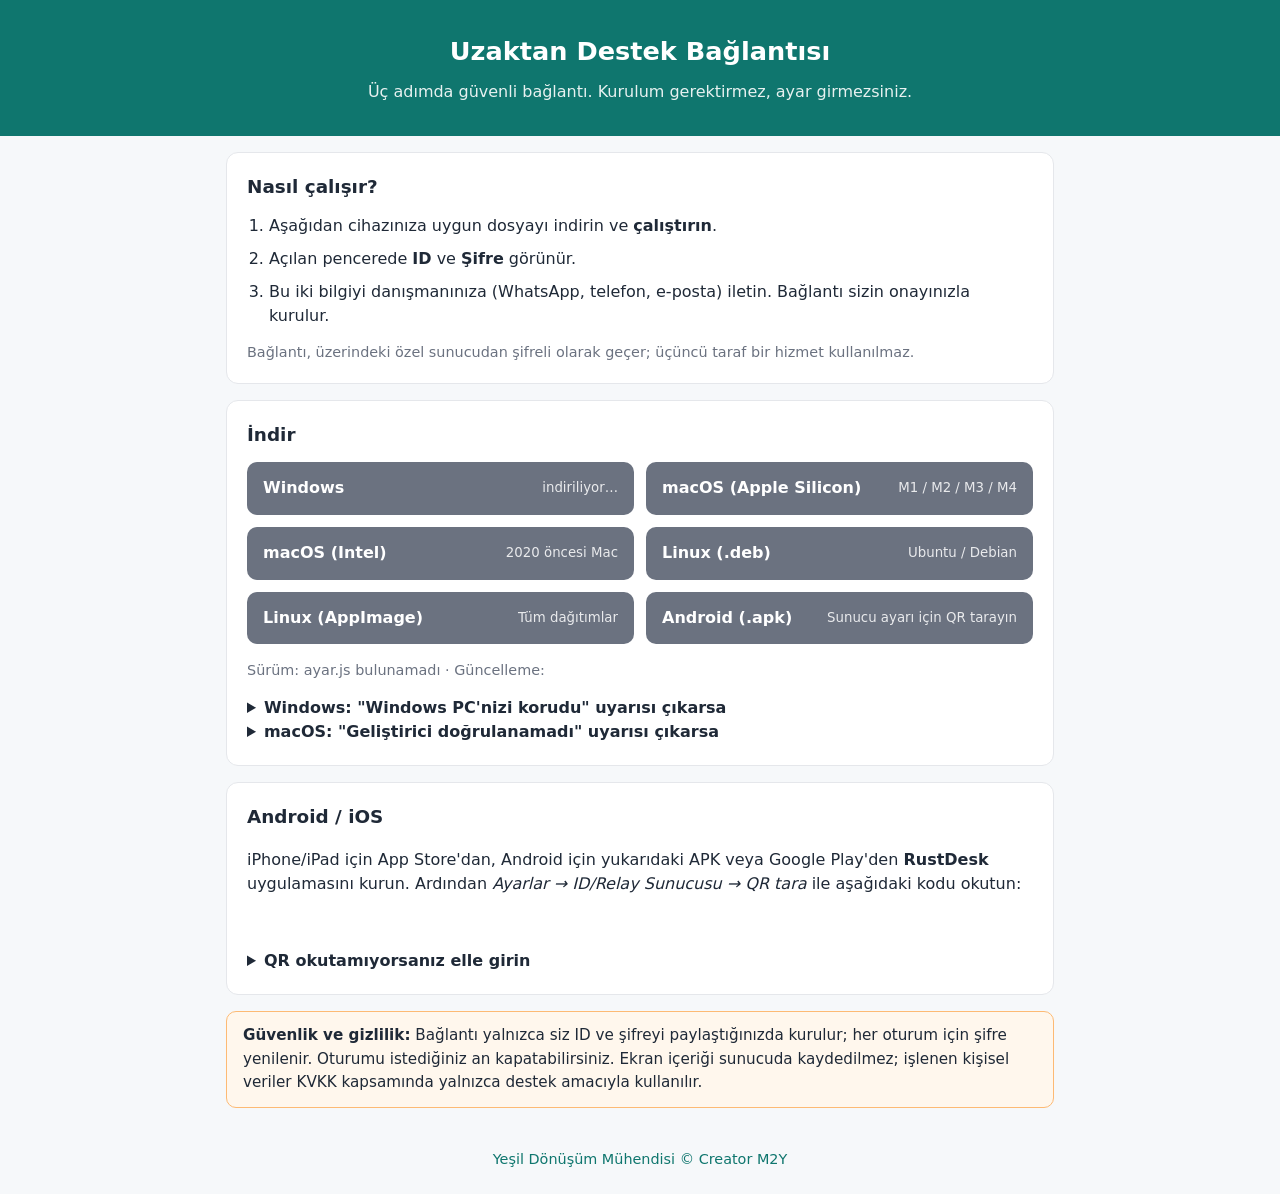
==== site/httpdocs/index.html @ dcb1b562 "Danışanlar için indirme sayfası ve istemci hazırlama betiği - scripts/istemci-hazirla.sh: GitHub sür" ====
<!DOCTYPE html>
<html lang="tr">
<head>
<meta charset="UTF-8">
<meta name="viewport" content="width=device-width, initial-scale=1">
<title>Uzaktan Destek | Mehmet Mesut YILMAZ</title>
<meta name="description" content="Uzaktan destek için önceden yapılandırılmış RustDesk istemcisini indirin, çalıştırın ve ekrandaki bağlantı numarasını danışmanınızla paylaşın.">
<meta name="robots" content="index, follow">
<link rel="canonical" href="https://rustdesk.mehmetmesut.com/">
<meta property="og:title" content="Uzaktan Destek | Mehmet Mesut YILMAZ">
<meta property="og:description" content="Üç adımda güvenli uzaktan destek bağlantısı.">
<meta property="og:type" content="website">
<style>
  /* Mobil öncelikli, harici bağımlılık yok */
  :root{--bg:#f6f8fa;--kart:#fff;--metin:#1f2937;--ikincil:#6b7280;--vurgu:#0f766e;--vurgu2:#115e59;--cerceve:#e5e7eb;--uyari:#fff7ed;--uyari-k:#fdba74}
  @media (prefers-color-scheme:dark){:root{--bg:#0f172a;--kart:#1e293b;--metin:#f1f5f9;--ikincil:#94a3b8;--cerceve:#334155;--uyari:#3b2a13;--uyari-k:#a16207}}
  *{box-sizing:border-box}
  body{margin:0;font-family:system-ui,-apple-system,"Segoe UI",Roboto,sans-serif;background:var(--bg);color:var(--metin);line-height:1.55}
  header{background:var(--vurgu);color:#fff;padding:32px 16px;text-align:center}
  header h1{margin:0 0 8px;font-size:1.6rem}
  header p{margin:0;opacity:.9}
  main{max-width:860px;margin:0 auto;padding:16px}
  .kart{background:var(--kart);border:1px solid var(--cerceve);border-radius:12px;padding:20px;margin-bottom:16px}
  h2{font-size:1.15rem;margin:0 0 12px}
  ol{padding-left:22px;margin:0}
  ol li{margin-bottom:8px}
  .platformlar{display:grid;gap:12px;grid-template-columns:1fr}
  @media(min-width:640px){.platformlar{grid-template-columns:1fr 1fr}}
  .btn{display:flex;align-items:center;justify-content:space-between;gap:10px;padding:14px 16px;border-radius:10px;background:var(--vurgu);color:#fff;text-decoration:none;font-weight:600;transition:background .15s}
  .btn:hover{background:var(--vurgu2)}
  .btn small{font-weight:400;opacity:.85}
  .btn.pasif{background:var(--ikincil);pointer-events:none}
  .ikincil-btn{display:inline-block;margin-top:8px;font-size:.9rem;color:var(--vurgu)}
  .id-kutu{display:flex;gap:8px;flex-wrap:wrap;align-items:center;margin-top:10px}
  code{background:var(--bg);border:1px solid var(--cerceve);padding:3px 8px;border-radius:6px;font-size:.9rem;word-break:break-all}
  .uyari{background:var(--uyari);border:1px solid var(--uyari-k);border-radius:10px;padding:12px 16px;font-size:.95rem}
  .kucuk{color:var(--ikincil);font-size:.9rem}
  #qr{display:flex;justify-content:center;margin:12px 0;background:#fff;padding:12px;border-radius:10px}
  details summary{cursor:pointer;font-weight:600}
  footer{text-align:center;padding:24px 16px;font-size:.9rem;color:var(--ikincil)}
  footer a{color:var(--vurgu);text-decoration:none}
</style>
</head>
<body>

<header>
  <h1>Uzaktan Destek Bağlantısı</h1>
  <p>Üç adımda güvenli bağlantı. Kurulum gerektirmez, ayar girmezsiniz.</p>
</header>

<main>
  <section class="kart">
    <h2>Nasıl çalışır?</h2>
    <ol>
      <li>Aşağıdan cihazınıza uygun dosyayı indirin ve <strong>çalıştırın</strong>.</li>
      <li>Açılan pencerede <strong>ID</strong> ve <strong>Şifre</strong> görünür.</li>
      <li>Bu iki bilgiyi danışmanınıza (WhatsApp, telefon, e-posta) iletin. Bağlantı sizin onayınızla kurulur.</li>
    </ol>
    <p class="kucuk" style="margin:12px 0 0">Bağlantı, <span id="sunucu-adi"></span> üzerindeki özel sunucudan şifreli olarak geçer; üçüncü taraf bir hizmet kullanılmaz.</p>
  </section>

  <section class="kart">
    <h2>İndir</h2>
    <div class="platformlar" id="platformlar">
      <a class="btn pasif" id="btn-windows" href="#">Windows <small>indiriliyor…</small></a>
      <a class="btn pasif" id="btn-macos_apple" href="#">macOS (Apple Silicon) <small>M1 / M2 / M3 / M4</small></a>
      <a class="btn pasif" id="btn-macos_intel" href="#">macOS (Intel) <small>2020 öncesi Mac</small></a>
      <a class="btn pasif" id="btn-linux_deb" href="#">Linux (.deb) <small>Ubuntu / Debian</small></a>
      <a class="btn pasif" id="btn-linux_appimage" href="#">Linux (AppImage) <small>Tüm dağıtımlar</small></a>
      <a class="btn pasif" id="btn-android" href="#">Android (.apk) <small>Sunucu ayarı için QR tarayın</small></a>
    </div>
    <p class="kucuk">Sürüm: <span id="surum"></span> · Güncelleme: <span id="guncelleme"></span></p>

    <details>
      <summary>Windows: "Windows PC'nizi korudu" uyarısı çıkarsa</summary>
      <p class="kucuk">Dosya açık kaynaklı RustDesk'in imzasız taşınabilir sürümüdür. <em>Ek bilgi → Yine de çalıştır</em> seçin. Dosya yalnızca bu sayfadan indirildiyse güvenlidir.</p>
    </details>
    <details>
      <summary>macOS: "Geliştirici doğrulanamadı" uyarısı çıkarsa</summary>
      <p class="kucuk">Uygulamaya sağ tıklayıp <em>Aç</em> seçin. Ekran paylaşımı için <em>Sistem Ayarları → Gizlilik ve Güvenlik → Ekran Kaydı ve Erişilebilirlik</em> izinlerini verin.</p>
    </details>
  </section>

  <section class="kart">
    <h2>Android / iOS</h2>
    <p>iPhone/iPad için App Store'dan, Android için yukarıdaki APK veya Google Play'den <strong>RustDesk</strong> uygulamasını kurun. Ardından <em>Ayarlar → ID/Relay Sunucusu → QR tara</em> ile aşağıdaki kodu okutun:</p>
    <div id="qr"></div>
    <details>
      <summary>QR okutamıyorsanız elle girin</summary>
      <div class="id-kutu">
        <span>ID Sunucusu:</span><code id="elle-sunucu"></code>
      </div>
      <div class="id-kutu">
        <span>Anahtar (Key):</span><code id="elle-anahtar"></code>
        <button class="ikincil-btn" id="kopyala" type="button" style="background:none;border:1px solid var(--vurgu);border-radius:6px;padding:4px 10px;cursor:pointer">Kopyala</button>
      </div>
      <p class="kucuk">Relay ve API alanlarını boş bırakın.</p>
    </details>
  </section>

  <section class="uyari">
    <strong>Güvenlik ve gizlilik:</strong> Bağlantı yalnızca siz ID ve şifreyi paylaştığınızda kurulur; her oturum için şifre yenilenir. Oturumu istediğiniz an kapatabilirsiniz. Ekran içeriği sunucuda kaydedilmez; işlenen kişisel veriler KVKK kapsamında yalnızca destek amacıyla kullanılır.
  </section>
</main>

<footer>
  <a href="https://mehmetmesut.com">Yeşil Dönüşüm Mühendisi © Creator M2Y</a>
</footer>

<!-- QR kütüphanesi (yalnızca mobil kurulum için) -->
<script src="qrcode.min.js"></script>
<script src="ayar.js"></script>
<script>
(function () {
  var a = window.RUSTDESK_AYAR;
  if (!a) { document.getElementById('surum').textContent = 'ayar.js bulunamadı'; return; }

  // Metin alanları
  document.getElementById('sunucu-adi').textContent = a.sunucu;
  document.getElementById('surum').textContent = a.surum;
  document.getElementById('guncelleme').textContent = a.guncelleme;
  document.getElementById('elle-sunucu').textContent = a.sunucu;
  document.getElementById('elle-anahtar').textContent = a.anahtar;

  // İndirme düğmeleri: dosya yoksa düğme pasif kalır
  var etiket = { windows:'Windows', macos_apple:'macOS (Apple Silicon)', macos_intel:'macOS (Intel)',
                 linux_deb:'Linux (.deb)', linux_appimage:'Linux (AppImage)', android:'Android (.apk)' };
  Object.keys(a.dosyalar).forEach(function (k) {
    var btn = document.getElementById('btn-' + k);
    if (!btn) return;
    var dosya = a.dosyalar[k];
    var small = btn.querySelector('small');
    if (dosya) {
      btn.href = 'indir/' + encodeURIComponent(dosya);
      btn.setAttribute('download', dosya);
      btn.classList.remove('pasif');
      if (k === 'windows') small.textContent = 'Kurulum gerekmez, çift tıklayın';
    } else {
      small.textContent = 'şu an mevcut değil';
    }
    btn.firstChild.textContent = etiket[k] + ' ';
  });

  // Mobil uygulama için QR: RustDesk "QR tara" bu JSON biçimini bekler
  var qrIcerik = 'config=' + JSON.stringify({ host: a.sunucu, relay: '', api: '', key: a.anahtar });
  if (window.QRCode) new QRCode(document.getElementById('qr'), { text: qrIcerik, width: 200, height: 200 });

  // Anahtar kopyalama
  document.getElementById('kopyala').addEventListener('click', function () {
    navigator.clipboard.writeText(a.anahtar).then(function () { this.textContent = 'Kopyalandı'; }.bind(this));
  });
})();
</script>
</body>
</html>
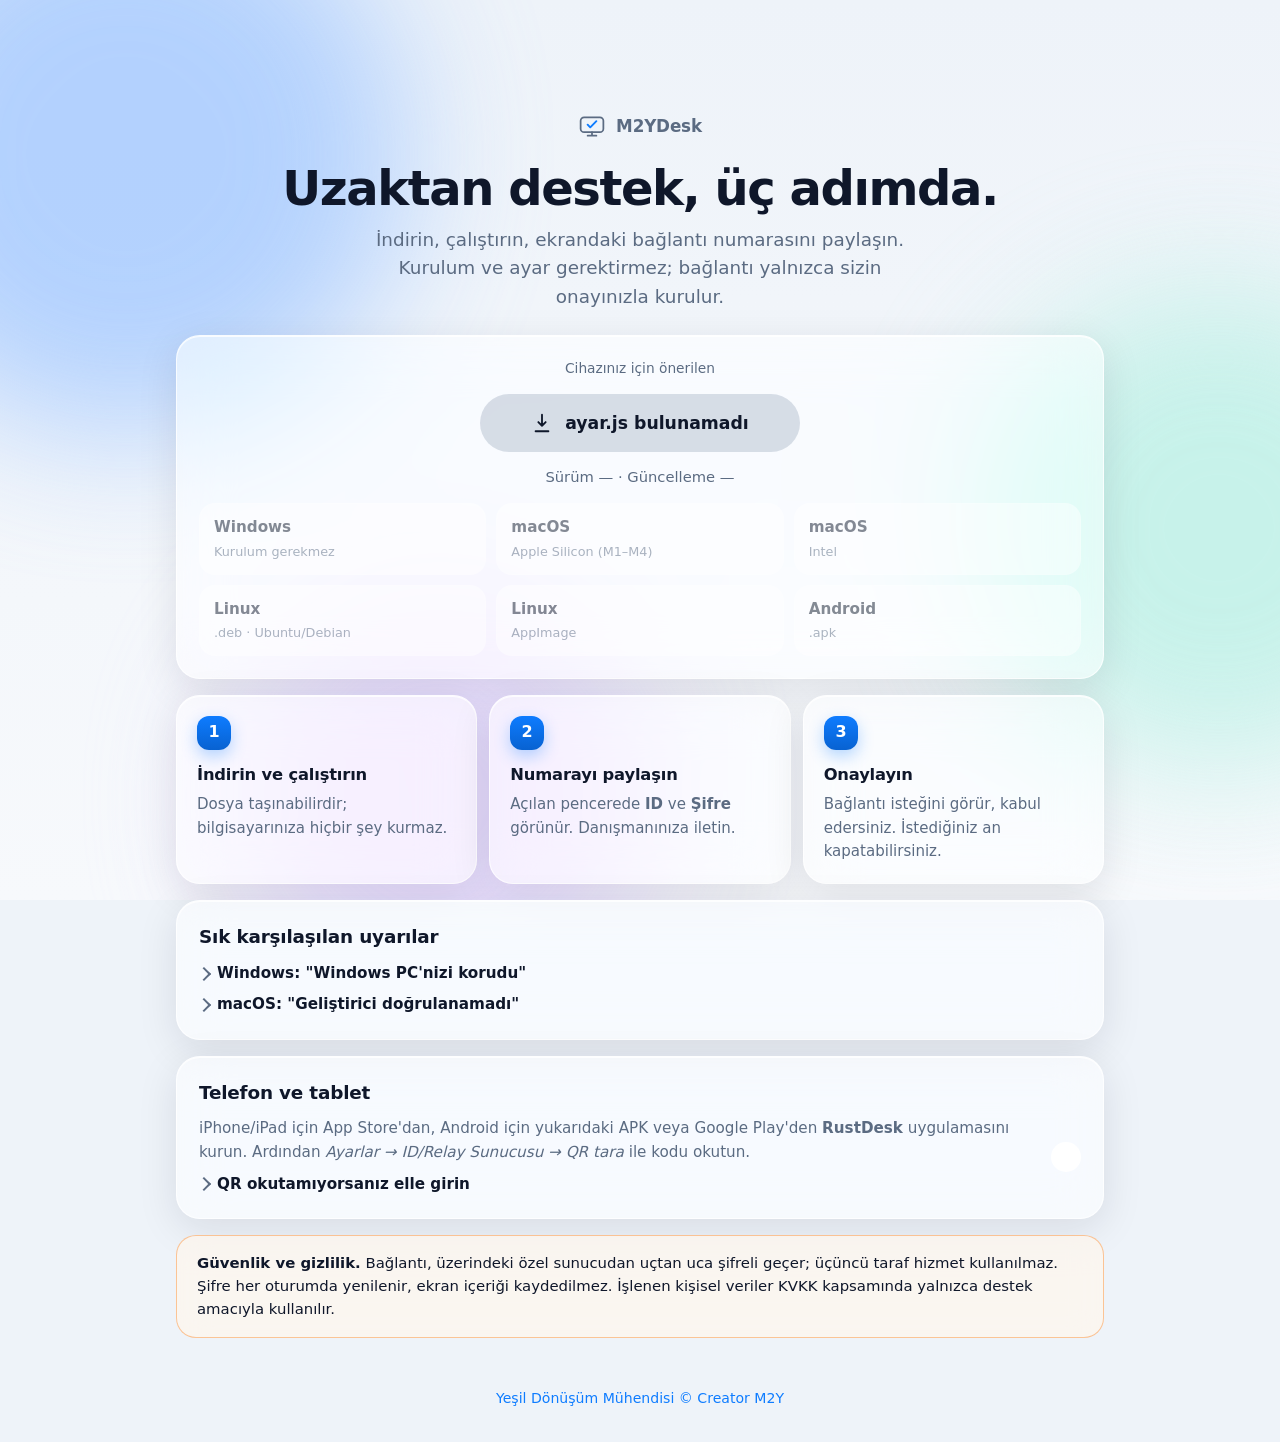
==== commit bca21aaa: "İndirme sayfası: M2YDesk markası, liquid glass + minimalist tasarım, cihaz algılama - Buzlu cam pane" ====
--- a/site/httpdocs/index.html
+++ b/site/httpdocs/index.html
@@ -2,152 +2,255 @@
 <html lang="tr">
 <head>
 <meta charset="UTF-8">
-<meta name="viewport" content="width=device-width, initial-scale=1">
-<title>Uzaktan Destek | Mehmet Mesut YILMAZ</title>
-<meta name="description" content="Uzaktan destek için önceden yapılandırılmış RustDesk istemcisini indirin, çalıştırın ve ekrandaki bağlantı numarasını danışmanınızla paylaşın.">
+<meta name="viewport" content="width=device-width, initial-scale=1, viewport-fit=cover">
+<title>M2YDesk | Uzaktan Destek</title>
+<meta name="description" content="M2YDesk ile üç adımda güvenli uzaktan destek: indirin, çalıştırın, ekrandaki bağlantı numarasını danışmanınızla paylaşın. Kurulum ve ayar gerektirmez.">
 <meta name="robots" content="index, follow">
+<meta name="theme-color" content="#0b1220" media="(prefers-color-scheme: dark)">
+<meta name="theme-color" content="#eef3f9" media="(prefers-color-scheme: light)">
 <link rel="canonical" href="https://rustdesk.mehmetmesut.com/">
-<meta property="og:title" content="Uzaktan Destek | Mehmet Mesut YILMAZ">
+<meta property="og:title" content="M2YDesk | Uzaktan Destek">
 <meta property="og:description" content="Üç adımda güvenli uzaktan destek bağlantısı.">
 <meta property="og:type" content="website">
+<meta property="og:url" content="https://rustdesk.mehmetmesut.com/">
+<link rel="icon" href="favicon.svg" type="image/svg+xml">
 <style>
-  /* Mobil öncelikli, harici bağımlılık yok */
-  :root{--bg:#f6f8fa;--kart:#fff;--metin:#1f2937;--ikincil:#6b7280;--vurgu:#0f766e;--vurgu2:#115e59;--cerceve:#e5e7eb;--uyari:#fff7ed;--uyari-k:#fdba74}
-  @media (prefers-color-scheme:dark){:root{--bg:#0f172a;--kart:#1e293b;--metin:#f1f5f9;--ikincil:#94a3b8;--cerceve:#334155;--uyari:#3b2a13;--uyari-k:#a16207}}
+  /* ---------- Tasarım dili: TeamViewer minimalizmi + Apple Liquid Glass ---------- */
+  :root{
+    --bg:#eef3f9; --bg2:#f7f9fc;
+    --metin:#0f172a; --ikincil:#5b6b82; --vurgu:#0e7cff; --vurgu2:#0862d1;
+    --cam:rgba(255,255,255,.58); --cam-cerceve:rgba(255,255,255,.75); --cam-ic:rgba(255,255,255,.9);
+    --golge:0 10px 40px rgba(15,23,42,.10), 0 1px 0 rgba(255,255,255,.8) inset;
+    --blob1:#9fc6ff; --blob2:#b8f0e4; --blob3:#e2d4ff;
+    --uyari-bg:rgba(255,247,237,.7); --uyari-k:rgba(251,146,60,.5);
+    --pasif:rgba(148,163,184,.35);
+  }
+  @media (prefers-color-scheme:dark){
+    :root{
+      --bg:#0b1220; --bg2:#0f172a;
+      --metin:#f1f5f9; --ikincil:#a0aec0; --vurgu:#3b9dff; --vurgu2:#1d7fe6;
+      --cam:rgba(30,41,59,.55); --cam-cerceve:rgba(255,255,255,.12); --cam-ic:rgba(255,255,255,.08);
+      --golge:0 10px 40px rgba(0,0,0,.45), 0 1px 0 rgba(255,255,255,.08) inset;
+      --blob1:#1e4fa3; --blob2:#0f6b5c; --blob3:#4b2f9e;
+      --uyari-bg:rgba(69,45,20,.55); --uyari-k:rgba(217,119,6,.5);
+      --pasif:rgba(100,116,139,.35);
+    }
+  }
   *{box-sizing:border-box}
-  body{margin:0;font-family:system-ui,-apple-system,"Segoe UI",Roboto,sans-serif;background:var(--bg);color:var(--metin);line-height:1.55}
-  header{background:var(--vurgu);color:#fff;padding:32px 16px;text-align:center}
-  header h1{margin:0 0 8px;font-size:1.6rem}
-  header p{margin:0;opacity:.9}
-  main{max-width:860px;margin:0 auto;padding:16px}
-  .kart{background:var(--kart);border:1px solid var(--cerceve);border-radius:12px;padding:20px;margin-bottom:16px}
-  h2{font-size:1.15rem;margin:0 0 12px}
-  ol{padding-left:22px;margin:0}
-  ol li{margin-bottom:8px}
-  .platformlar{display:grid;gap:12px;grid-template-columns:1fr}
-  @media(min-width:640px){.platformlar{grid-template-columns:1fr 1fr}}
-  .btn{display:flex;align-items:center;justify-content:space-between;gap:10px;padding:14px 16px;border-radius:10px;background:var(--vurgu);color:#fff;text-decoration:none;font-weight:600;transition:background .15s}
-  .btn:hover{background:var(--vurgu2)}
-  .btn small{font-weight:400;opacity:.85}
-  .btn.pasif{background:var(--ikincil);pointer-events:none}
-  .ikincil-btn{display:inline-block;margin-top:8px;font-size:.9rem;color:var(--vurgu)}
-  .id-kutu{display:flex;gap:8px;flex-wrap:wrap;align-items:center;margin-top:10px}
-  code{background:var(--bg);border:1px solid var(--cerceve);padding:3px 8px;border-radius:6px;font-size:.9rem;word-break:break-all}
-  .uyari{background:var(--uyari);border:1px solid var(--uyari-k);border-radius:10px;padding:12px 16px;font-size:.95rem}
-  .kucuk{color:var(--ikincil);font-size:.9rem}
-  #qr{display:flex;justify-content:center;margin:12px 0;background:#fff;padding:12px;border-radius:10px}
-  details summary{cursor:pointer;font-weight:600}
-  footer{text-align:center;padding:24px 16px;font-size:.9rem;color:var(--ikincil)}
+  html{scroll-behavior:smooth}
+  body{margin:0;font-family:-apple-system,BlinkMacSystemFont,"SF Pro Text","Segoe UI",Inter,Roboto,system-ui,sans-serif;background:var(--bg);color:var(--metin);line-height:1.55;-webkit-font-smoothing:antialiased;min-height:100dvh;overflow-x:hidden}
+
+  /* Arka plan: yumuşak ışık lekeleri (liquid glass'ın altındaki renk) */
+  .arka{position:fixed;inset:0;z-index:-1;background:linear-gradient(180deg,var(--bg) 0%,var(--bg2) 100%);overflow:hidden}
+  .arka i{position:absolute;border-radius:50%;filter:blur(70px);opacity:.75;will-change:transform}
+  .arka i:nth-child(1){width:52vw;height:52vw;max-width:560px;max-height:560px;background:var(--blob1);top:-14%;left:-12%}
+  .arka i:nth-child(2){width:44vw;height:44vw;max-width:480px;max-height:480px;background:var(--blob2);top:32%;right:-14%}
+  .arka i:nth-child(3){width:40vw;height:40vw;max-width:420px;max-height:420px;background:var(--blob3);bottom:-12%;left:18%}
+  @media (prefers-reduced-motion:no-preference){
+    .arka i{animation:suzul 22s ease-in-out infinite alternate}
+    .arka i:nth-child(2){animation-duration:28s}
+    .arka i:nth-child(3){animation-duration:34s}
+    @keyframes suzul{to{transform:translate3d(6%,4%,0) scale(1.08)}}
+  }
+
+  /* Cam yüzey */
+  .cam{background:var(--cam);border:1px solid var(--cam-cerceve);border-radius:24px;box-shadow:var(--golge);
+       -webkit-backdrop-filter:blur(26px) saturate(170%);backdrop-filter:blur(26px) saturate(170%)}
+  @supports not ((backdrop-filter:blur(1px)) or (-webkit-backdrop-filter:blur(1px))){
+    .cam{background:var(--bg2)}
+  }
+
+  main{max-width:960px;margin:0 auto;padding:clamp(20px,4vw,48px) 16px 32px;display:grid;gap:16px}
+
+  /* Üst bölüm: minimal, geniş boşluk */
+  .ust{text-align:center;padding:clamp(28px,6vw,64px) 16px 8px}
+  .logo{display:inline-flex;align-items:center;gap:10px;font-weight:600;letter-spacing:-.01em;font-size:1.05rem;color:var(--ikincil);margin-bottom:22px}
+  .logo svg{width:28px;height:28px}
+  h1{font-size:clamp(1.9rem,5.4vw,3rem);font-weight:700;letter-spacing:-.03em;margin:0 0 10px;line-height:1.12}
+  .ust p{margin:0 auto;max-width:560px;color:var(--ikincil);font-size:clamp(1rem,2.4vw,1.15rem)}
+
+  /* Birincil indirme (otomatik cihaz algılama) */
+  .birincil{padding:22px;display:grid;gap:14px;justify-items:center;text-align:center}
+  .btn-ana{display:inline-flex;align-items:center;gap:12px;padding:16px 28px;border-radius:999px;font-size:1.08rem;font-weight:600;color:#fff;text-decoration:none;
+    background:linear-gradient(180deg,var(--vurgu) 0%,var(--vurgu2) 100%);
+    box-shadow:0 10px 30px rgba(14,124,255,.35),0 1px 0 rgba(255,255,255,.45) inset;transition:transform .18s ease,box-shadow .18s ease;min-width:min(100%,320px);justify-content:center}
+  .btn-ana:hover{transform:translateY(-2px);box-shadow:0 16px 36px rgba(14,124,255,.42),0 1px 0 rgba(255,255,255,.45) inset}
+  .btn-ana:active{transform:translateY(0) scale(.99)}
+  .btn-ana.pasif{background:var(--pasif);box-shadow:none;pointer-events:none;color:var(--metin)}
+  .btn-ana svg{width:22px;height:22px;flex:none}
+  .birincil .alt{color:var(--ikincil);font-size:.92rem}
+
+  /* Diğer platformlar: cam haplar */
+  .haplar{display:grid;grid-template-columns:repeat(2,1fr);gap:10px;width:100%}
+  @media(min-width:640px){.haplar{grid-template-columns:repeat(3,1fr)}}
+  .hap{display:flex;flex-direction:column;align-items:flex-start;gap:2px;padding:12px 14px;border-radius:16px;text-decoration:none;color:var(--metin);
+    background:var(--cam-ic);border:1px solid var(--cam-cerceve);transition:transform .18s ease,background .18s ease;font-weight:600;font-size:.95rem}
+  .hap small{font-weight:400;color:var(--ikincil);font-size:.8rem}
+  .hap:hover{transform:translateY(-2px);background:var(--cam)}
+  .hap.pasif{opacity:.5;pointer-events:none}
+  .hap.secili{outline:2px solid var(--vurgu);outline-offset:1px}
+
+  /* Adımlar */
+  .adimlar{display:grid;gap:12px;grid-template-columns:1fr}
+  @media(min-width:640px){.adimlar{grid-template-columns:repeat(3,1fr)}}
+  .adim{padding:20px}
+  .adim .no{display:inline-grid;place-items:center;width:34px;height:34px;border-radius:12px;background:linear-gradient(180deg,var(--vurgu),var(--vurgu2));color:#fff;font-weight:700;margin-bottom:12px;box-shadow:0 6px 16px rgba(14,124,255,.3)}
+  .adim h3{margin:0 0 6px;font-size:1.02rem;letter-spacing:-.01em}
+  .adim p{margin:0;color:var(--ikincil);font-size:.94rem}
+
+  /* Bölümler */
+  .bolum{padding:22px}
+  .bolum h2{margin:0 0 10px;font-size:1.15rem;letter-spacing:-.01em}
+  .bolum p{margin:0 0 8px;color:var(--ikincil);font-size:.95rem}
+  details{margin-top:8px}
+  details summary{cursor:pointer;font-weight:600;font-size:.95rem;list-style:none;display:flex;align-items:center;gap:8px}
+  details summary::-webkit-details-marker{display:none}
+  details summary::before{content:"";width:8px;height:8px;border-right:2px solid var(--ikincil);border-bottom:2px solid var(--ikincil);transform:rotate(-45deg);transition:transform .2s}
+  details[open] summary::before{transform:rotate(45deg)}
+  details p{margin:8px 0 0}
+  .mobil{display:grid;gap:16px;align-items:center;grid-template-columns:1fr}
+  @media(min-width:640px){.mobil{grid-template-columns:1fr auto}}
+  #qr{display:grid;place-items:center;padding:14px;background:#fff;border-radius:18px;border:1px solid var(--cam-cerceve);width:fit-content;justify-self:center}
+  code{background:var(--cam-ic);border:1px solid var(--cam-cerceve);padding:3px 8px;border-radius:8px;font-size:.88rem;word-break:break-all}
+  .id-kutu{display:flex;gap:8px;flex-wrap:wrap;align-items:center;margin-top:8px;font-size:.92rem}
+  .kopyala{background:none;border:1px solid var(--vurgu);color:var(--vurgu);border-radius:999px;padding:4px 12px;cursor:pointer;font-size:.85rem}
+  .uyari{background:var(--uyari-bg);border:1px solid var(--uyari-k);border-radius:20px;padding:16px 20px;font-size:.93rem;color:var(--metin);-webkit-backdrop-filter:blur(16px);backdrop-filter:blur(16px)}
+  .kucuk{color:var(--ikincil);font-size:.86rem}
+  footer{text-align:center;padding:18px 16px 32px;font-size:.88rem;color:var(--ikincil)}
   footer a{color:var(--vurgu);text-decoration:none}
 </style>
 </head>
 <body>
-
-<header>
-  <h1>Uzaktan Destek Bağlantısı</h1>
-  <p>Üç adımda güvenli bağlantı. Kurulum gerektirmez, ayar girmezsiniz.</p>
-</header>
+<div class="arka" aria-hidden="true"><i></i><i></i><i></i></div>
 
 <main>
-  <section class="kart">
-    <h2>Nasıl çalışır?</h2>
-    <ol>
-      <li>Aşağıdan cihazınıza uygun dosyayı indirin ve <strong>çalıştırın</strong>.</li>
-      <li>Açılan pencerede <strong>ID</strong> ve <strong>Şifre</strong> görünür.</li>
-      <li>Bu iki bilgiyi danışmanınıza (WhatsApp, telefon, e-posta) iletin. Bağlantı sizin onayınızla kurulur.</li>
-    </ol>
-    <p class="kucuk" style="margin:12px 0 0">Bağlantı, <span id="sunucu-adi"></span> üzerindeki özel sunucudan şifreli olarak geçer; üçüncü taraf bir hizmet kullanılmaz.</p>
-  </section>
-
-  <section class="kart">
-    <h2>İndir</h2>
-    <div class="platformlar" id="platformlar">
-      <a class="btn pasif" id="btn-windows" href="#">Windows <small>indiriliyor…</small></a>
-      <a class="btn pasif" id="btn-macos_apple" href="#">macOS (Apple Silicon) <small>M1 / M2 / M3 / M4</small></a>
-      <a class="btn pasif" id="btn-macos_intel" href="#">macOS (Intel) <small>2020 öncesi Mac</small></a>
-      <a class="btn pasif" id="btn-linux_deb" href="#">Linux (.deb) <small>Ubuntu / Debian</small></a>
-      <a class="btn pasif" id="btn-linux_appimage" href="#">Linux (AppImage) <small>Tüm dağıtımlar</small></a>
-      <a class="btn pasif" id="btn-android" href="#">Android (.apk) <small>Sunucu ayarı için QR tarayın</small></a>
+  <header class="ust">
+    <div class="logo">
+      <svg viewBox="0 0 32 32" fill="none" aria-hidden="true"><rect x="3" y="6" width="26" height="17" rx="4" stroke="currentColor" stroke-width="2"/><path d="M11 27h10M16 23v4" stroke="currentColor" stroke-width="2" stroke-linecap="round"/><path d="M11 14.5l3 3 7-7" stroke="var(--vurgu)" stroke-width="2.2" stroke-linecap="round" stroke-linejoin="round"/></svg>
+      M2YDesk
     </div>
-    <p class="kucuk">Sürüm: <span id="surum"></span> · Güncelleme: <span id="guncelleme"></span></p>
-
+    <h1>Uzaktan destek, üç adımda.</h1>
+    <p>İndirin, çalıştırın, ekrandaki bağlantı numarasını paylaşın. Kurulum ve ayar gerektirmez; bağlantı yalnızca sizin onayınızla kurulur.</p>
+  </header>
+
+  <section class="cam birincil" aria-labelledby="indir-baslik">
+    <h2 id="indir-baslik" class="kucuk" style="margin:0;font-weight:500">Cihazınız için önerilen</h2>
+    <a class="btn-ana pasif" id="btn-ana" href="#">
+      <svg viewBox="0 0 24 24" fill="none" aria-hidden="true"><path d="M12 3v12m0 0l-4-4m4 4l4-4M5 21h14" stroke="currentColor" stroke-width="2" stroke-linecap="round" stroke-linejoin="round"/></svg>
+      <span id="btn-ana-metin">Hazırlanıyor…</span>
+    </a>
+    <div class="alt">Sürüm <span id="surum">—</span> · Güncelleme <span id="guncelleme">—</span></div>
+    <div class="haplar" id="haplar">
+      <a class="hap pasif" data-k="windows" href="#">Windows<small>Kurulum gerekmez</small></a>
+      <a class="hap pasif" data-k="macos_apple" href="#">macOS<small>Apple Silicon (M1–M4)</small></a>
+      <a class="hap pasif" data-k="macos_intel" href="#">macOS<small>Intel</small></a>
+      <a class="hap pasif" data-k="linux_deb" href="#">Linux<small>.deb · Ubuntu/Debian</small></a>
+      <a class="hap pasif" data-k="linux_appimage" href="#">Linux<small>AppImage</small></a>
+      <a class="hap pasif" data-k="android" href="#">Android<small>.apk</small></a>
+    </div>
+  </section>
+
+  <section class="adimlar" aria-label="Adımlar">
+    <div class="cam adim"><span class="no">1</span><h3>İndirin ve çalıştırın</h3><p>Dosya taşınabilirdir; bilgisayarınıza hiçbir şey kurmaz.</p></div>
+    <div class="cam adim"><span class="no">2</span><h3>Numarayı paylaşın</h3><p>Açılan pencerede <strong>ID</strong> ve <strong>Şifre</strong> görünür. Danışmanınıza iletin.</p></div>
+    <div class="cam adim"><span class="no">3</span><h3>Onaylayın</h3><p>Bağlantı isteğini görür, kabul edersiniz. İstediğiniz an kapatabilirsiniz.</p></div>
+  </section>
+
+  <section class="cam bolum">
+    <h2>Sık karşılaşılan uyarılar</h2>
     <details>
-      <summary>Windows: "Windows PC'nizi korudu" uyarısı çıkarsa</summary>
-      <p class="kucuk">Dosya açık kaynaklı RustDesk'in imzasız taşınabilir sürümüdür. <em>Ek bilgi → Yine de çalıştır</em> seçin. Dosya yalnızca bu sayfadan indirildiyse güvenlidir.</p>
+      <summary>Windows: "Windows PC'nizi korudu"</summary>
+      <p class="kucuk">Dosya imzasız taşınabilir bir uygulamadır. <em>Ek bilgi → Yine de çalıştır</em> seçin. Yalnızca bu sayfadan indirilen dosyayı çalıştırın.</p>
     </details>
     <details>
-      <summary>macOS: "Geliştirici doğrulanamadı" uyarısı çıkarsa</summary>
-      <p class="kucuk">Uygulamaya sağ tıklayıp <em>Aç</em> seçin. Ekran paylaşımı için <em>Sistem Ayarları → Gizlilik ve Güvenlik → Ekran Kaydı ve Erişilebilirlik</em> izinlerini verin.</p>
+      <summary>macOS: "Geliştirici doğrulanamadı"</summary>
+      <p class="kucuk">Uygulamaya sağ tıklayıp <em>Aç</em> seçin. Ekran paylaşımı için <em>Sistem Ayarları → Gizlilik ve Güvenlik → Ekran Kaydı</em> ve <em>Erişilebilirlik</em> izinlerini verin.</p>
     </details>
   </section>
 
-  <section class="kart">
-    <h2>Android / iOS</h2>
-    <p>iPhone/iPad için App Store'dan, Android için yukarıdaki APK veya Google Play'den <strong>RustDesk</strong> uygulamasını kurun. Ardından <em>Ayarlar → ID/Relay Sunucusu → QR tara</em> ile aşağıdaki kodu okutun:</p>
-    <div id="qr"></div>
-    <details>
-      <summary>QR okutamıyorsanız elle girin</summary>
-      <div class="id-kutu">
-        <span>ID Sunucusu:</span><code id="elle-sunucu"></code>
+  <section class="cam bolum">
+    <h2>Telefon ve tablet</h2>
+    <div class="mobil">
+      <div>
+        <p>iPhone/iPad için App Store'dan, Android için yukarıdaki APK veya Google Play'den <strong>RustDesk</strong> uygulamasını kurun. Ardından <em>Ayarlar → ID/Relay Sunucusu → QR tara</em> ile kodu okutun.</p>
+        <details>
+          <summary>QR okutamıyorsanız elle girin</summary>
+          <div class="id-kutu"><span>ID Sunucusu</span><code id="elle-sunucu"></code></div>
+          <div class="id-kutu"><span>Anahtar</span><code id="elle-anahtar"></code><button class="kopyala" id="kopyala" type="button">Kopyala</button></div>
+          <p class="kucuk">Relay ve API alanlarını boş bırakın.</p>
+        </details>
       </div>
-      <div class="id-kutu">
-        <span>Anahtar (Key):</span><code id="elle-anahtar"></code>
-        <button class="ikincil-btn" id="kopyala" type="button" style="background:none;border:1px solid var(--vurgu);border-radius:6px;padding:4px 10px;cursor:pointer">Kopyala</button>
-      </div>
-      <p class="kucuk">Relay ve API alanlarını boş bırakın.</p>
-    </details>
+      <div id="qr" aria-label="Mobil kurulum QR kodu"></div>
+    </div>
   </section>
 
   <section class="uyari">
-    <strong>Güvenlik ve gizlilik:</strong> Bağlantı yalnızca siz ID ve şifreyi paylaştığınızda kurulur; her oturum için şifre yenilenir. Oturumu istediğiniz an kapatabilirsiniz. Ekran içeriği sunucuda kaydedilmez; işlenen kişisel veriler KVKK kapsamında yalnızca destek amacıyla kullanılır.
+    <strong>Güvenlik ve gizlilik.</strong> Bağlantı, <span id="sunucu-adi"></span> üzerindeki özel sunucudan uçtan uca şifreli geçer; üçüncü taraf hizmet kullanılmaz. Şifre her oturumda yenilenir, ekran içeriği kaydedilmez. İşlenen kişisel veriler KVKK kapsamında yalnızca destek amacıyla kullanılır.
   </section>
 </main>
 
-<footer>
-  <a href="https://mehmetmesut.com">Yeşil Dönüşüm Mühendisi © Creator M2Y</a>
-</footer>
-
-<!-- QR kütüphanesi (yalnızca mobil kurulum için) -->
+<footer><a href="https://mehmetmesut.com">Yeşil Dönüşüm Mühendisi © Creator M2Y</a></footer>
+
 <script src="qrcode.min.js"></script>
 <script src="ayar.js"></script>
 <script>
 (function () {
   var a = window.RUSTDESK_AYAR;
-  if (!a) { document.getElementById('surum').textContent = 'ayar.js bulunamadı'; return; }
+  var anaBtn = document.getElementById('btn-ana'), anaMetin = document.getElementById('btn-ana-metin');
+  if (!a) { anaMetin.textContent = 'ayar.js bulunamadı'; return; }
+
+  var etiket = { windows:'Windows için indir', macos_apple:'macOS (Apple Silicon) için indir', macos_intel:'macOS (Intel) için indir',
+                 linux_deb:'Linux (.deb) için indir', linux_appimage:'Linux (AppImage) için indir', android:'Android (.apk) için indir' };
 
   // Metin alanları
+  ['surum','guncelleme'].forEach(function (k) { document.getElementById(k).textContent = a[k]; });
   document.getElementById('sunucu-adi').textContent = a.sunucu;
-  document.getElementById('surum').textContent = a.surum;
-  document.getElementById('guncelleme').textContent = a.guncelleme;
   document.getElementById('elle-sunucu').textContent = a.sunucu;
   document.getElementById('elle-anahtar').textContent = a.anahtar;
 
-  // İndirme düğmeleri: dosya yoksa düğme pasif kalır
-  var etiket = { windows:'Windows', macos_apple:'macOS (Apple Silicon)', macos_intel:'macOS (Intel)',
-                 linux_deb:'Linux (.deb)', linux_appimage:'Linux (AppImage)', android:'Android (.apk)' };
-  Object.keys(a.dosyalar).forEach(function (k) {
-    var btn = document.getElementById('btn-' + k);
-    if (!btn) return;
-    var dosya = a.dosyalar[k];
-    var small = btn.querySelector('small');
+  // Cihaz algılama: uygun dosya birincil düğmeye bağlanır
+  function cihaz() {
+    var ua = navigator.userAgent, p = navigator.platform || '';
+    if (/Android/i.test(ua)) return 'android';
+    if (/iPhone|iPad|iPod/i.test(ua)) return 'ios';
+    if (/Win/i.test(p) || /Windows/i.test(ua)) return 'windows';
+    if (/Mac/i.test(p)) return 'macos_apple'; // Tarayıcıdan mimari ayırt edilemez; Apple Silicon varsayılır
+    if (/Linux/i.test(p)) return 'linux_appimage';
+    return 'windows';
+  }
+  var k = cihaz();
+
+  // Platform hapları
+  document.querySelectorAll('.hap').forEach(function (el) {
+    var key = el.getAttribute('data-k'), dosya = a.dosyalar[key];
     if (dosya) {
-      btn.href = 'indir/' + encodeURIComponent(dosya);
-      btn.setAttribute('download', dosya);
-      btn.classList.remove('pasif');
-      if (k === 'windows') small.textContent = 'Kurulum gerekmez, çift tıklayın';
+      el.href = 'indir/' + encodeURIComponent(dosya);
+      el.setAttribute('download', dosya);
+      el.classList.remove('pasif');
     } else {
-      small.textContent = 'şu an mevcut değil';
+      el.querySelector('small').textContent = 'şu an mevcut değil';
     }
-    btn.firstChild.textContent = etiket[k] + ' ';
+    if (key === k) el.classList.add('secili');
   });
 
-  // Mobil uygulama için QR: RustDesk "QR tara" bu JSON biçimini bekler
+  // Birincil düğme
+  if (k === 'ios') {
+    anaBtn.href = 'https://apps.apple.com/app/rustdesk-remote-desktop/id1581225015';
+    anaBtn.removeAttribute('download'); anaMetin.textContent = 'App Store\'dan RustDesk\'i kur'; anaBtn.classList.remove('pasif');
+  } else if (a.dosyalar[k]) {
+    anaBtn.href = 'indir/' + encodeURIComponent(a.dosyalar[k]);
+    anaBtn.setAttribute('download', a.dosyalar[k]);
+    anaMetin.textContent = etiket[k]; anaBtn.classList.remove('pasif');
+  } else {
+    anaMetin.textContent = 'Aşağıdan cihazınızı seçin';
+  }
+
+  // Mobil için QR: RustDesk "QR tara" bu biçimi bekler
   var qrIcerik = 'config=' + JSON.stringify({ host: a.sunucu, relay: '', api: '', key: a.anahtar });
-  if (window.QRCode) new QRCode(document.getElementById('qr'), { text: qrIcerik, width: 200, height: 200 });
-
-  // Anahtar kopyalama
+  if (window.QRCode) new QRCode(document.getElementById('qr'), { text: qrIcerik, width: 176, height: 176, correctLevel: QRCode.CorrectLevel.M });
+
   document.getElementById('kopyala').addEventListener('click', function () {
-    navigator.clipboard.writeText(a.anahtar).then(function () { this.textContent = 'Kopyalandı'; }.bind(this));
+    var b = this; navigator.clipboard.writeText(a.anahtar).then(function () { b.textContent = 'Kopyalandı'; });
   });
 })();
 </script>
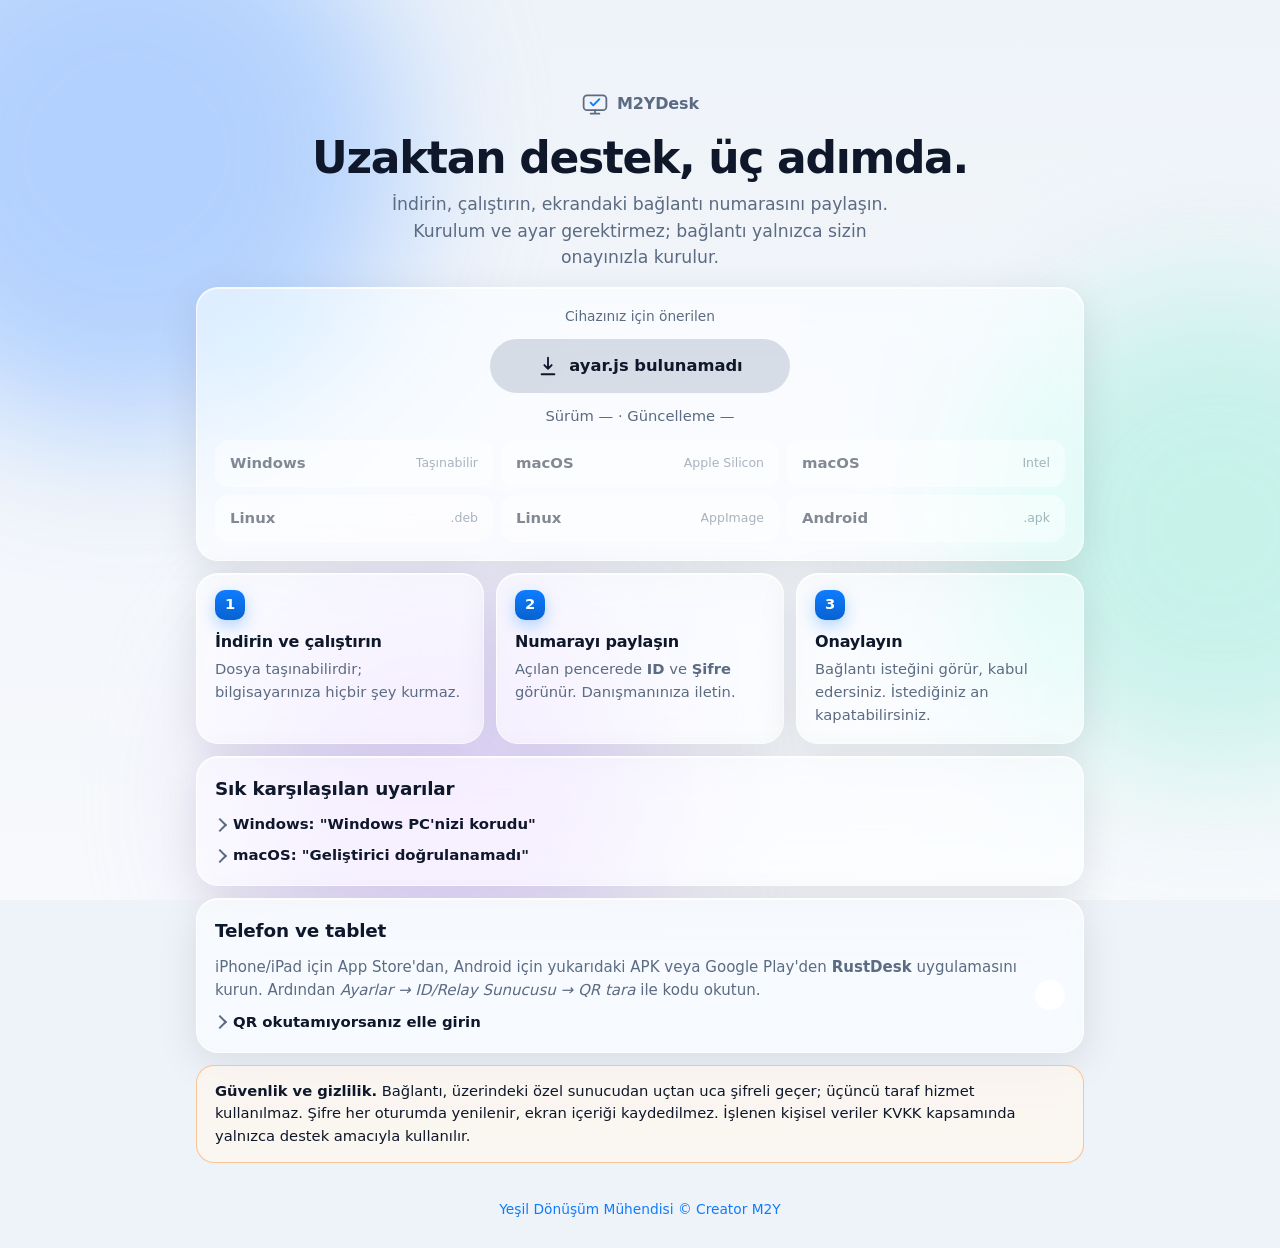
==== commit 41625115: "İndirme sayfası: sıkıştırılmış düzen, tek satır etiketler, taşma denetimi Co-Authored-By: Yeşil Dönü" ====
--- a/site/httpdocs/index.html
+++ b/site/httpdocs/index.html
@@ -54,26 +54,26 @@
   }
 
   /* Cam yüzey */
-  .cam{background:var(--cam);border:1px solid var(--cam-cerceve);border-radius:24px;box-shadow:var(--golge);
+  .cam{background:var(--cam);border:1px solid var(--cam-cerceve);border-radius:22px;box-shadow:var(--golge);
        -webkit-backdrop-filter:blur(26px) saturate(170%);backdrop-filter:blur(26px) saturate(170%)}
   @supports not ((backdrop-filter:blur(1px)) or (-webkit-backdrop-filter:blur(1px))){
     .cam{background:var(--bg2)}
   }
 
-  main{max-width:960px;margin:0 auto;padding:clamp(20px,4vw,48px) 16px 32px;display:grid;gap:16px}
+  main{max-width:920px;margin:0 auto;padding:clamp(16px,3vw,40px) 16px 24px;display:grid;gap:12px}
 
   /* Üst bölüm: minimal, geniş boşluk */
-  .ust{text-align:center;padding:clamp(28px,6vw,64px) 16px 8px}
-  .logo{display:inline-flex;align-items:center;gap:10px;font-weight:600;letter-spacing:-.01em;font-size:1.05rem;color:var(--ikincil);margin-bottom:22px}
+  .ust{text-align:center;padding:clamp(20px,5vw,52px) 8px 4px}
+  .logo{display:inline-flex;align-items:center;gap:8px;font-weight:600;letter-spacing:-.01em;font-size:1rem;color:var(--ikincil);margin-bottom:16px}
   .logo svg{width:28px;height:28px}
-  h1{font-size:clamp(1.9rem,5.4vw,3rem);font-weight:700;letter-spacing:-.03em;margin:0 0 10px;line-height:1.12}
-  .ust p{margin:0 auto;max-width:560px;color:var(--ikincil);font-size:clamp(1rem,2.4vw,1.15rem)}
+  h1{font-size:clamp(1.65rem,5vw,2.75rem);font-weight:700;letter-spacing:-.03em;margin:0 0 8px;line-height:1.1;text-wrap:balance}
+  .ust p{margin:0 auto;max-width:520px;color:var(--ikincil);font-size:clamp(.95rem,2.3vw,1.08rem);text-wrap:pretty}
 
   /* Birincil indirme (otomatik cihaz algılama) */
-  .birincil{padding:22px;display:grid;gap:14px;justify-items:center;text-align:center}
-  .btn-ana{display:inline-flex;align-items:center;gap:12px;padding:16px 28px;border-radius:999px;font-size:1.08rem;font-weight:600;color:#fff;text-decoration:none;
+  .birincil{padding:18px;display:grid;gap:12px;justify-items:center;text-align:center}
+  .btn-ana{display:inline-flex;align-items:center;gap:10px;padding:14px 24px;border-radius:999px;font-size:1.02rem;font-weight:600;color:#fff;text-decoration:none;white-space:nowrap;max-width:100%;
     background:linear-gradient(180deg,var(--vurgu) 0%,var(--vurgu2) 100%);
-    box-shadow:0 10px 30px rgba(14,124,255,.35),0 1px 0 rgba(255,255,255,.45) inset;transition:transform .18s ease,box-shadow .18s ease;min-width:min(100%,320px);justify-content:center}
+    box-shadow:0 10px 30px rgba(14,124,255,.35),0 1px 0 rgba(255,255,255,.45) inset;transition:transform .18s ease,box-shadow .18s ease;min-width:min(100%,300px);justify-content:center}
   .btn-ana:hover{transform:translateY(-2px);box-shadow:0 16px 36px rgba(14,124,255,.42),0 1px 0 rgba(255,255,255,.45) inset}
   .btn-ana:active{transform:translateY(0) scale(.99)}
   .btn-ana.pasif{background:var(--pasif);box-shadow:none;pointer-events:none;color:var(--metin)}
@@ -81,11 +81,12 @@
   .birincil .alt{color:var(--ikincil);font-size:.92rem}
 
   /* Diğer platformlar: cam haplar */
-  .haplar{display:grid;grid-template-columns:repeat(2,1fr);gap:10px;width:100%}
-  @media(min-width:640px){.haplar{grid-template-columns:repeat(3,1fr)}}
-  .hap{display:flex;flex-direction:column;align-items:flex-start;gap:2px;padding:12px 14px;border-radius:16px;text-decoration:none;color:var(--metin);
-    background:var(--cam-ic);border:1px solid var(--cam-cerceve);transition:transform .18s ease,background .18s ease;font-weight:600;font-size:.95rem}
-  .hap small{font-weight:400;color:var(--ikincil);font-size:.8rem}
+  .haplar{display:grid;grid-template-columns:1fr;gap:8px;width:100%}
+  @media(min-width:480px){.haplar{grid-template-columns:repeat(2,1fr)}}
+  @media(min-width:720px){.haplar{grid-template-columns:repeat(3,1fr)}}
+  .hap{display:flex;align-items:center;justify-content:space-between;gap:8px;padding:11px 14px;border-radius:14px;text-decoration:none;color:var(--metin);white-space:nowrap;min-width:0;
+    background:var(--cam-ic);border:1px solid var(--cam-cerceve);transition:transform .18s ease,background .18s ease;font-weight:600;font-size:.93rem}
+  .hap small{font-weight:400;color:var(--ikincil);font-size:.78rem;overflow:hidden;text-overflow:ellipsis}
   .hap:hover{transform:translateY(-2px);background:var(--cam)}
   .hap.pasif{opacity:.5;pointer-events:none}
   .hap.secili{outline:2px solid var(--vurgu);outline-offset:1px}
@@ -93,30 +94,30 @@
   /* Adımlar */
   .adimlar{display:grid;gap:12px;grid-template-columns:1fr}
   @media(min-width:640px){.adimlar{grid-template-columns:repeat(3,1fr)}}
-  .adim{padding:20px}
-  .adim .no{display:inline-grid;place-items:center;width:34px;height:34px;border-radius:12px;background:linear-gradient(180deg,var(--vurgu),var(--vurgu2));color:#fff;font-weight:700;margin-bottom:12px;box-shadow:0 6px 16px rgba(14,124,255,.3)}
-  .adim h3{margin:0 0 6px;font-size:1.02rem;letter-spacing:-.01em}
-  .adim p{margin:0;color:var(--ikincil);font-size:.94rem}
+  .adim{padding:16px 18px}
+  .adim .no{display:inline-grid;place-items:center;width:30px;height:30px;border-radius:10px;font-size:.92rem;background:linear-gradient(180deg,var(--vurgu),var(--vurgu2));color:#fff;font-weight:700;margin-bottom:10px;box-shadow:0 6px 16px rgba(14,124,255,.3)}
+  .adim h3{margin:0 0 4px;font-size:1rem;letter-spacing:-.01em}
+  .adim p{margin:0;color:var(--ikincil);font-size:.92rem;text-wrap:pretty}
 
   /* Bölümler */
-  .bolum{padding:22px}
+  .bolum{padding:18px}
   .bolum h2{margin:0 0 10px;font-size:1.15rem;letter-spacing:-.01em}
-  .bolum p{margin:0 0 8px;color:var(--ikincil);font-size:.95rem}
+  .bolum p{margin:0 0 8px;color:var(--ikincil);font-size:.94rem;text-wrap:pretty}
   details{margin-top:8px}
-  details summary{cursor:pointer;font-weight:600;font-size:.95rem;list-style:none;display:flex;align-items:center;gap:8px}
+  details summary{cursor:pointer;font-weight:600;font-size:.93rem;list-style:none;display:flex;align-items:center;gap:8px;text-wrap:pretty}
   details summary::-webkit-details-marker{display:none}
-  details summary::before{content:"";width:8px;height:8px;border-right:2px solid var(--ikincil);border-bottom:2px solid var(--ikincil);transform:rotate(-45deg);transition:transform .2s}
+  details summary::before{content:"";flex:none;width:8px;height:8px;border-right:2px solid var(--ikincil);border-bottom:2px solid var(--ikincil);transform:rotate(-45deg);transition:transform .2s}
   details[open] summary::before{transform:rotate(45deg)}
   details p{margin:8px 0 0}
   .mobil{display:grid;gap:16px;align-items:center;grid-template-columns:1fr}
   @media(min-width:640px){.mobil{grid-template-columns:1fr auto}}
   #qr{display:grid;place-items:center;padding:14px;background:#fff;border-radius:18px;border:1px solid var(--cam-cerceve);width:fit-content;justify-self:center}
-  code{background:var(--cam-ic);border:1px solid var(--cam-cerceve);padding:3px 8px;border-radius:8px;font-size:.88rem;word-break:break-all}
+  code{background:var(--cam-ic);border:1px solid var(--cam-cerceve);padding:3px 8px;border-radius:8px;font-size:.86rem;overflow-wrap:anywhere}
   .id-kutu{display:flex;gap:8px;flex-wrap:wrap;align-items:center;margin-top:8px;font-size:.92rem}
   .kopyala{background:none;border:1px solid var(--vurgu);color:var(--vurgu);border-radius:999px;padding:4px 12px;cursor:pointer;font-size:.85rem}
-  .uyari{background:var(--uyari-bg);border:1px solid var(--uyari-k);border-radius:20px;padding:16px 20px;font-size:.93rem;color:var(--metin);-webkit-backdrop-filter:blur(16px);backdrop-filter:blur(16px)}
+  .uyari{background:var(--uyari-bg);border:1px solid var(--uyari-k);border-radius:18px;padding:14px 18px;font-size:.92rem;text-wrap:pretty;color:var(--metin);-webkit-backdrop-filter:blur(16px);backdrop-filter:blur(16px)}
   .kucuk{color:var(--ikincil);font-size:.86rem}
-  footer{text-align:center;padding:18px 16px 32px;font-size:.88rem;color:var(--ikincil)}
+  footer{text-align:center;padding:12px 16px 28px;font-size:.86rem;color:var(--ikincil)}
   footer a{color:var(--vurgu);text-decoration:none}
 </style>
 </head>
@@ -129,7 +130,7 @@
       <svg viewBox="0 0 32 32" fill="none" aria-hidden="true"><rect x="3" y="6" width="26" height="17" rx="4" stroke="currentColor" stroke-width="2"/><path d="M11 27h10M16 23v4" stroke="currentColor" stroke-width="2" stroke-linecap="round"/><path d="M11 14.5l3 3 7-7" stroke="var(--vurgu)" stroke-width="2.2" stroke-linecap="round" stroke-linejoin="round"/></svg>
       M2YDesk
     </div>
-    <h1>Uzaktan destek, üç adımda.</h1>
+    <h1>Uzaktan destek, üç&nbsp;adımda.</h1>
     <p>İndirin, çalıştırın, ekrandaki bağlantı numarasını paylaşın. Kurulum ve ayar gerektirmez; bağlantı yalnızca sizin onayınızla kurulur.</p>
   </header>
 
@@ -141,10 +142,10 @@
     </a>
     <div class="alt">Sürüm <span id="surum">—</span> · Güncelleme <span id="guncelleme">—</span></div>
     <div class="haplar" id="haplar">
-      <a class="hap pasif" data-k="windows" href="#">Windows<small>Kurulum gerekmez</small></a>
-      <a class="hap pasif" data-k="macos_apple" href="#">macOS<small>Apple Silicon (M1–M4)</small></a>
+      <a class="hap pasif" data-k="windows" href="#">Windows<small>Taşınabilir</small></a>
+      <a class="hap pasif" data-k="macos_apple" href="#">macOS<small>Apple Silicon</small></a>
       <a class="hap pasif" data-k="macos_intel" href="#">macOS<small>Intel</small></a>
-      <a class="hap pasif" data-k="linux_deb" href="#">Linux<small>.deb · Ubuntu/Debian</small></a>
+      <a class="hap pasif" data-k="linux_deb" href="#">Linux<small>.deb</small></a>
       <a class="hap pasif" data-k="linux_appimage" href="#">Linux<small>AppImage</small></a>
       <a class="hap pasif" data-k="android" href="#">Android<small>.apk</small></a>
     </div>
@@ -228,7 +229,7 @@
       el.setAttribute('download', dosya);
       el.classList.remove('pasif');
     } else {
-      el.querySelector('small').textContent = 'şu an mevcut değil';
+      el.querySelector('small').textContent = 'yakında';
     }
     if (key === k) el.classList.add('secili');
   });
@@ -236,13 +237,13 @@
   // Birincil düğme
   if (k === 'ios') {
     anaBtn.href = 'https://apps.apple.com/app/rustdesk-remote-desktop/id1581225015';
-    anaBtn.removeAttribute('download'); anaMetin.textContent = 'App Store\'dan RustDesk\'i kur'; anaBtn.classList.remove('pasif');
+    anaBtn.removeAttribute('download'); anaMetin.textContent = 'App Store\'dan kur'; anaBtn.classList.remove('pasif');
   } else if (a.dosyalar[k]) {
     anaBtn.href = 'indir/' + encodeURIComponent(a.dosyalar[k]);
     anaBtn.setAttribute('download', a.dosyalar[k]);
     anaMetin.textContent = etiket[k]; anaBtn.classList.remove('pasif');
   } else {
-    anaMetin.textContent = 'Aşağıdan cihazınızı seçin';
+    anaMetin.textContent = 'Cihazınızı seçin';
   }
 
   // Mobil için QR: RustDesk "QR tara" bu biçimi bekler
